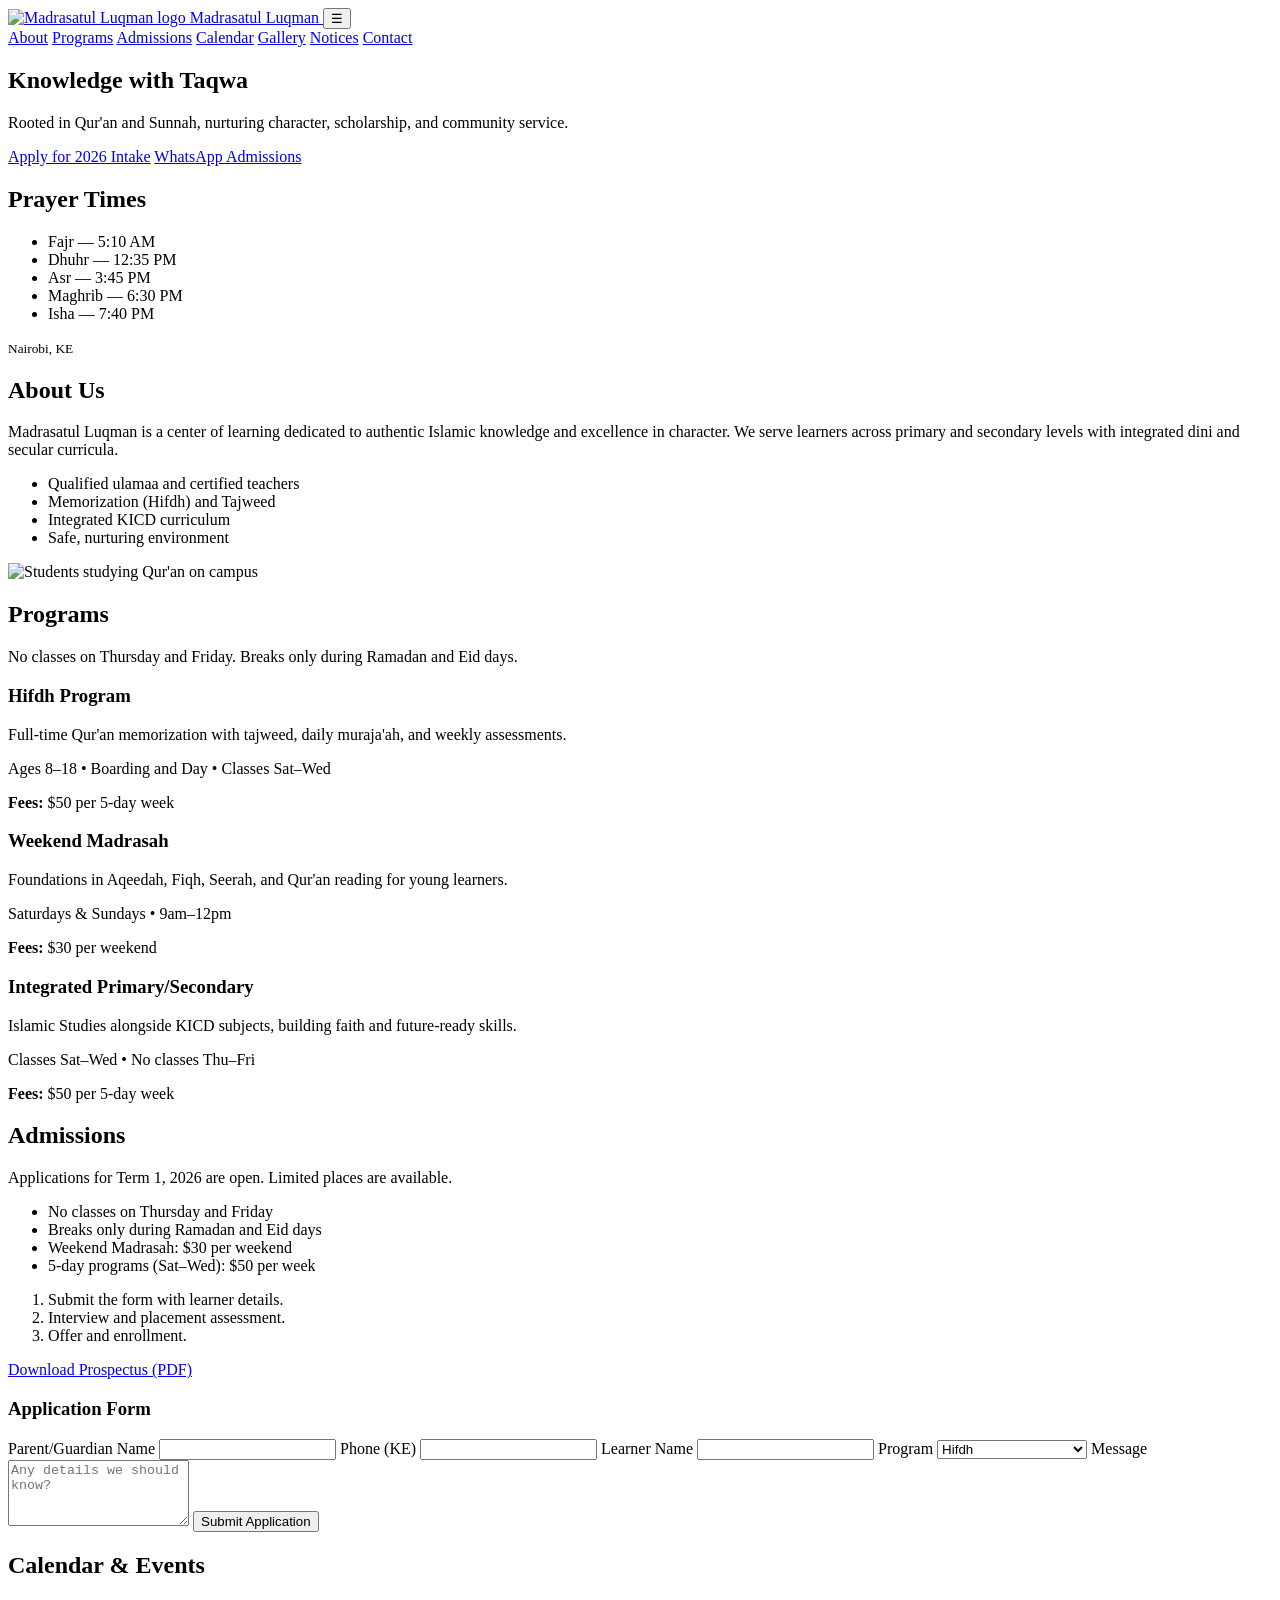
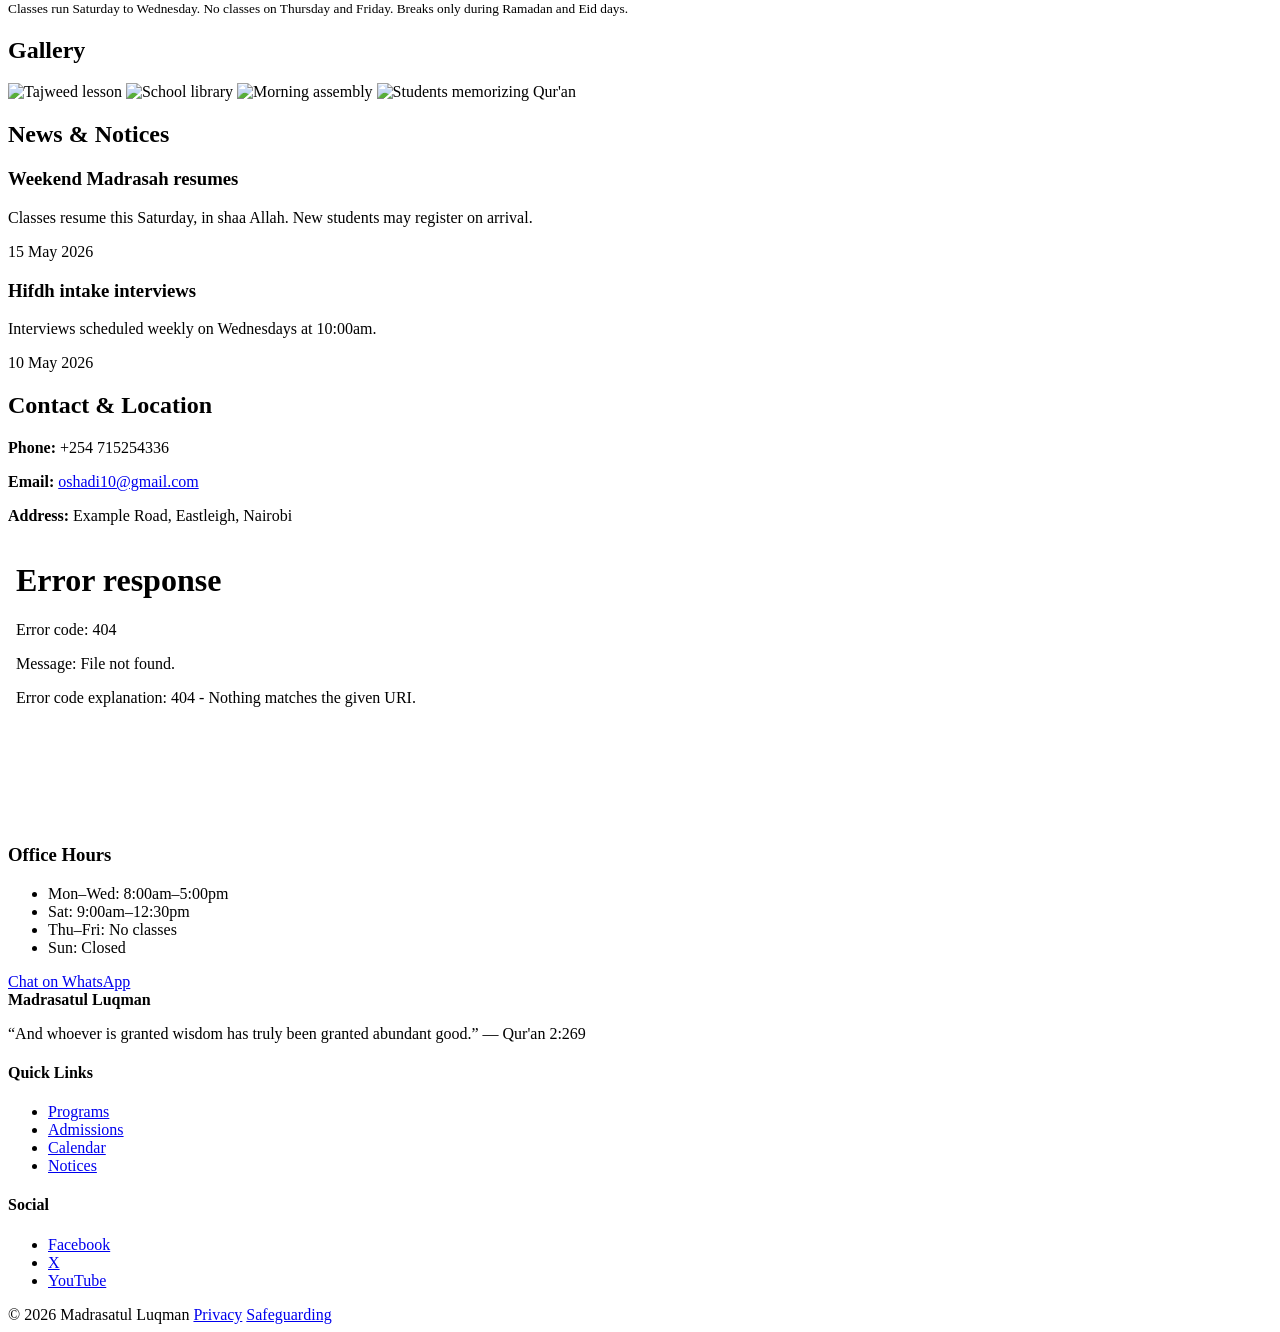
==== index.html @ 41cb9b4c "Rename file.html to index.html" ====
<!doctype html>
<html lang="en">
<head>
  <meta charset="utf-8" />
  <meta name="viewport" content="width=device-width, initial-scale=1" />
  <title>Madrasatul Luqman</title>
  <meta name="description" content="Madrasatul Luqman — Qur'an, Sunnah, and holistic education." />
  <link rel="preconnect" href="[fonts.googleapis.com](https://fonts.googleapis.com)">
  <link href="[fonts.googleapis.com](https://fonts.googleapis.com/css2?family=Amiri:ital,wght@0,400;0,700;1,400&family=Inter:wght@400;600;700&display=swap)" rel="stylesheet">
  <link rel="stylesheet" href="assets/styles.css" />
</head>
<body>
  <header class="site-header">
    <div class="container nav">
      <a class="brand" href="#home">
        <img src="assets/images/logo.svg" alt="Madrasatul Luqman logo" />
        <span>Madrasatul Luqman</span>
      </a>
      <button class="menu-toggle" aria-expanded="false" aria-controls="nav">☰</button>
      <nav id="nav" class="nav-links">
        <a href="#about">About</a>
        <a href="#programs">Programs</a>
        <a href="#admissions">Admissions</a>
        <a href="#calendar">Calendar</a>
        <a href="#gallery">Gallery</a>
        <a href="#news">Notices</a>
        <a href="#contact" class="btn btn-primary">Contact</a>
      </nav>
    </div>
  </header>

  <main id="home">
    <section class="hero">
      <div class="container hero-grid">
        <div class="hero-copy">
          <h1>Knowledge with Taqwa</h1>
          <p>Rooted in Qur'an and Sunnah, nurturing character, scholarship, and community service.</p>
          <div class="cta-row">
            <a href="#admissions" class="btn btn-primary">Apply for 2026 Intake</a>
            <a href="[wa.me](https://wa.me/254715254336)" class="btn btn-whatsapp" target="_blank" rel="noopener">WhatsApp Admissions</a>
          </div>
        </div>
        <div class="hero-card">
          <div class="prayer-times" aria-live="polite">
            <h2>Prayer Times</h2>
            <ul id="prayer-list">
              <li>Fajr — 5:10 AM</li>
              <li>Dhuhr — 12:35 PM</li>
              <li>Asr — 3:45 PM</li>
              <li>Maghrib — 6:30 PM</li>
              <li>Isha — 7:40 PM</li>
            </ul>
            <small>Nairobi, KE</small>
          </div>
        </div>
      </div>
    </section>

    <section id="about" class="section">
      <div class="container two-col">
        <div>
          <h2>About Us</h2>
          <p>Madrasatul Luqman is a center of learning dedicated to authentic Islamic knowledge and excellence in character. We serve learners across primary and secondary levels with integrated dini and secular curricula.</p>
          <ul class="checklist">
            <li>Qualified ulamaa and certified teachers</li>
            <li>Memorization (Hifdh) and Tajweed</li>
            <li>Integrated KICD curriculum</li>
            <li>Safe, nurturing environment</li>
          </ul>
        </div>
        <div class="about-card">
          <img src="assets/images/gallery-1.jpg" alt="Students studying Qur'an on campus" />
        </div>
      </div>
    </section>

    <section id="programs" class="section alt">
      <div class="container">
        <h2>Programs</h2>
        <p class="meta">No classes on Thursday and Friday. Breaks only during Ramadan and Eid days.</p>
        <div class="cards">
          <article class="card">
            <h3>Hifdh Program</h3>
            <p>Full-time Qur'an memorization with tajweed, daily muraja'ah, and weekly assessments.</p>
            <p class="meta">Ages 8–18 • Boarding and Day • Classes Sat–Wed</p>
            <p><strong>Fees:</strong> $50 per 5-day week</p>
          </article>
          <article class="card">
            <h3>Weekend Madrasah</h3>
            <p>Foundations in Aqeedah, Fiqh, Seerah, and Qur'an reading for young learners.</p>
            <p class="meta">Saturdays & Sundays • 9am–12pm</p>
            <p><strong>Fees:</strong> $30 per weekend</p>
          </article>
          <article class="card">
            <h3>Integrated Primary/Secondary</h3>
            <p>Islamic Studies alongside KICD subjects, building faith and future-ready skills.</p>
            <p class="meta">Classes Sat–Wed • No classes Thu–Fri</p>
            <p><strong>Fees:</strong> $50 per 5-day week</p>
          </article>
        </div>
      </div>
    </section>

    <section id="admissions" class="section">
      <div class="container two-col">
        <div>
          <h2>Admissions</h2>
          <p>Applications for Term 1, 2026 are open. Limited places are available.</p>
          <ul class="checklist">
            <li>No classes on Thursday and Friday</li>
            <li>Breaks only during Ramadan and Eid days</li>
            <li>Weekend Madrasah: $30 per weekend</li>
            <li>5-day programs (Sat–Wed): $50 per week</li>
          </ul>
          <ol class="steps">
            <li>Submit the form with learner details.</li>
            <li>Interview and placement assessment.</li>
            <li>Offer and enrollment.</li>
          </ol>
          <a href="assets/docs/prospectus.pdf" class="btn">Download Prospectus (PDF)</a>
        </div>
        <form id="admissions-form" class="form card" novalidate>
          <h3>Application Form</h3>
          <label>Parent/Guardian Name
            <input type="text" name="guardian" required />
          </label>
          <label>Phone (KE)
            <input type="tel" name="phone" pattern="^(\+?254|0)\d{9}$" required />
          </label>
          <label>Learner Name
            <input type="text" name="learner" required />
          </label>
          <label>Program
            <select name="program">
              <option>Hifdh</option>
              <option>Weekend Madrasah</option>
              <option>Integrated Primary</option>
              <option>Integrated Secondary</option>
            </select>
          </label>
          <label>Message
            <textarea name="message" rows="4" placeholder="Any details we should know?"></textarea>
          </label>
          <button type="submit" class="btn btn-primary">Submit Application</button>
          <p id="form-status" role="status" aria-live="polite"></p>
        </form>
      </div>
    </section>

    <section id="calendar" class="section alt">
      <div class="container">
        <h2>Calendar & Events</h2>
        <div id="events" class="events"></div>
        <small>Classes run Saturday to Wednesday. No classes on Thursday and Friday. Breaks only during Ramadan and Eid days.</small>
      </div>
    </section>

    <section id="gallery" class="section">
      <div class="container gallery">
        <h2>Gallery</h2>
        <div class="grid">
          <img src="assets/images/gallery-1.jpg" alt="Tajweed lesson" />
          <img src="assets/images/gallery-2.jpg" alt="School library" />
          <img src="assets/images/gallery-3.jpg" alt="Morning assembly" />
          <img src="assets/images/gallery-4.jpg" alt="Students memorizing Qur'an" />
        </div>
      </div>
    </section>

    <section id="news" class="section alt">
      <div class="container">
        <h2>News & Notices</h2>
        <article class="notice">
          <h3>Weekend Madrasah resumes</h3>
          <p>Classes resume this Saturday, in shaa Allah. New students may register on arrival.</p>
          <time datetime="2026-05-15">15 May 2026</time>
        </article>
        <article class="notice">
          <h3>Hifdh intake interviews</h3>
          <p>Interviews scheduled weekly on Wednesdays at 10:00am.</p>
          <time datetime="2026-05-10">10 May 2026</time>
        </article>
      </div>
    </section>

    <section id="contact" class="section">
      <div class="container two-col">
        <div>
          <h2>Contact & Location</h2>
          <p><strong>Phone:</strong> +254 715254336</p>
          <p><strong>Email:</strong> <a href="mailto:oshadi10@gmail.com">oshadi10@gmail.com</a></p>
          <p><strong>Address:</strong> Example Road, Eastleigh, Nairobi</p>
          <div class="map-wrap">
            <iframe title="Map" width="100%" height="280" style="border:0"
              loading="lazy" allowfullscreen
              referrerpolicy="no-referrer-when-downgrade"
              src="[google.com](https://www.google.com/maps?q=-1.2833,36.8167&z=13&output=embed)"></iframe>
          </div>
        </div>
        <div class="card">
          <h3>Office Hours</h3>
          <ul class="hours">
            <li>Mon–Wed: 8:00am–5:00pm</li>
            <li>Sat: 9:00am–12:30pm</li>
            <li>Thu–Fri: No classes</li>
            <li>Sun: Closed</li>
          </ul>
          <a class="btn btn-whatsapp" href="[wa.me](https://wa.me/254715254336)" target="_blank" rel="noopener">Chat on WhatsApp</a>
        </div>
      </div>
    </section>
  </main>

  <footer class="site-footer">
    <div class="container footer-grid">
      <div>
        <strong>Madrasatul Luqman</strong>
        <p>“And whoever is granted wisdom has truly been granted abundant good.” — Qur'an 2:269</p>
      </div>
      <div>
        <h4>Quick Links</h4>
        <ul class="footer-links">
          <li><a href="#programs">Programs</a></li>
          <li><a href="#admissions">Admissions</a></li>
          <li><a href="#calendar">Calendar</a></li>
          <li><a href="#news">Notices</a></li>
        </ul>
      </div>
      <div>
        <h4>Social</h4>
        <ul class="footer-links">
          <li><a href="#" aria-label="Facebook">Facebook</a></li>
          <li><a href="#" aria-label="X">X</a></li>
          <li><a href="#" aria-label="YouTube">YouTube</a></li>
        </ul>
      </div>
    </div>
    <div class="container small print">
      <span>© 2026 Madrasatul Luqman</span>
      <a href="#">Privacy</a>
      <a href="#">Safeguarding</a>
    </div>
  </footer>

  <script src="assets/app.js"></script>
</body>
</html>
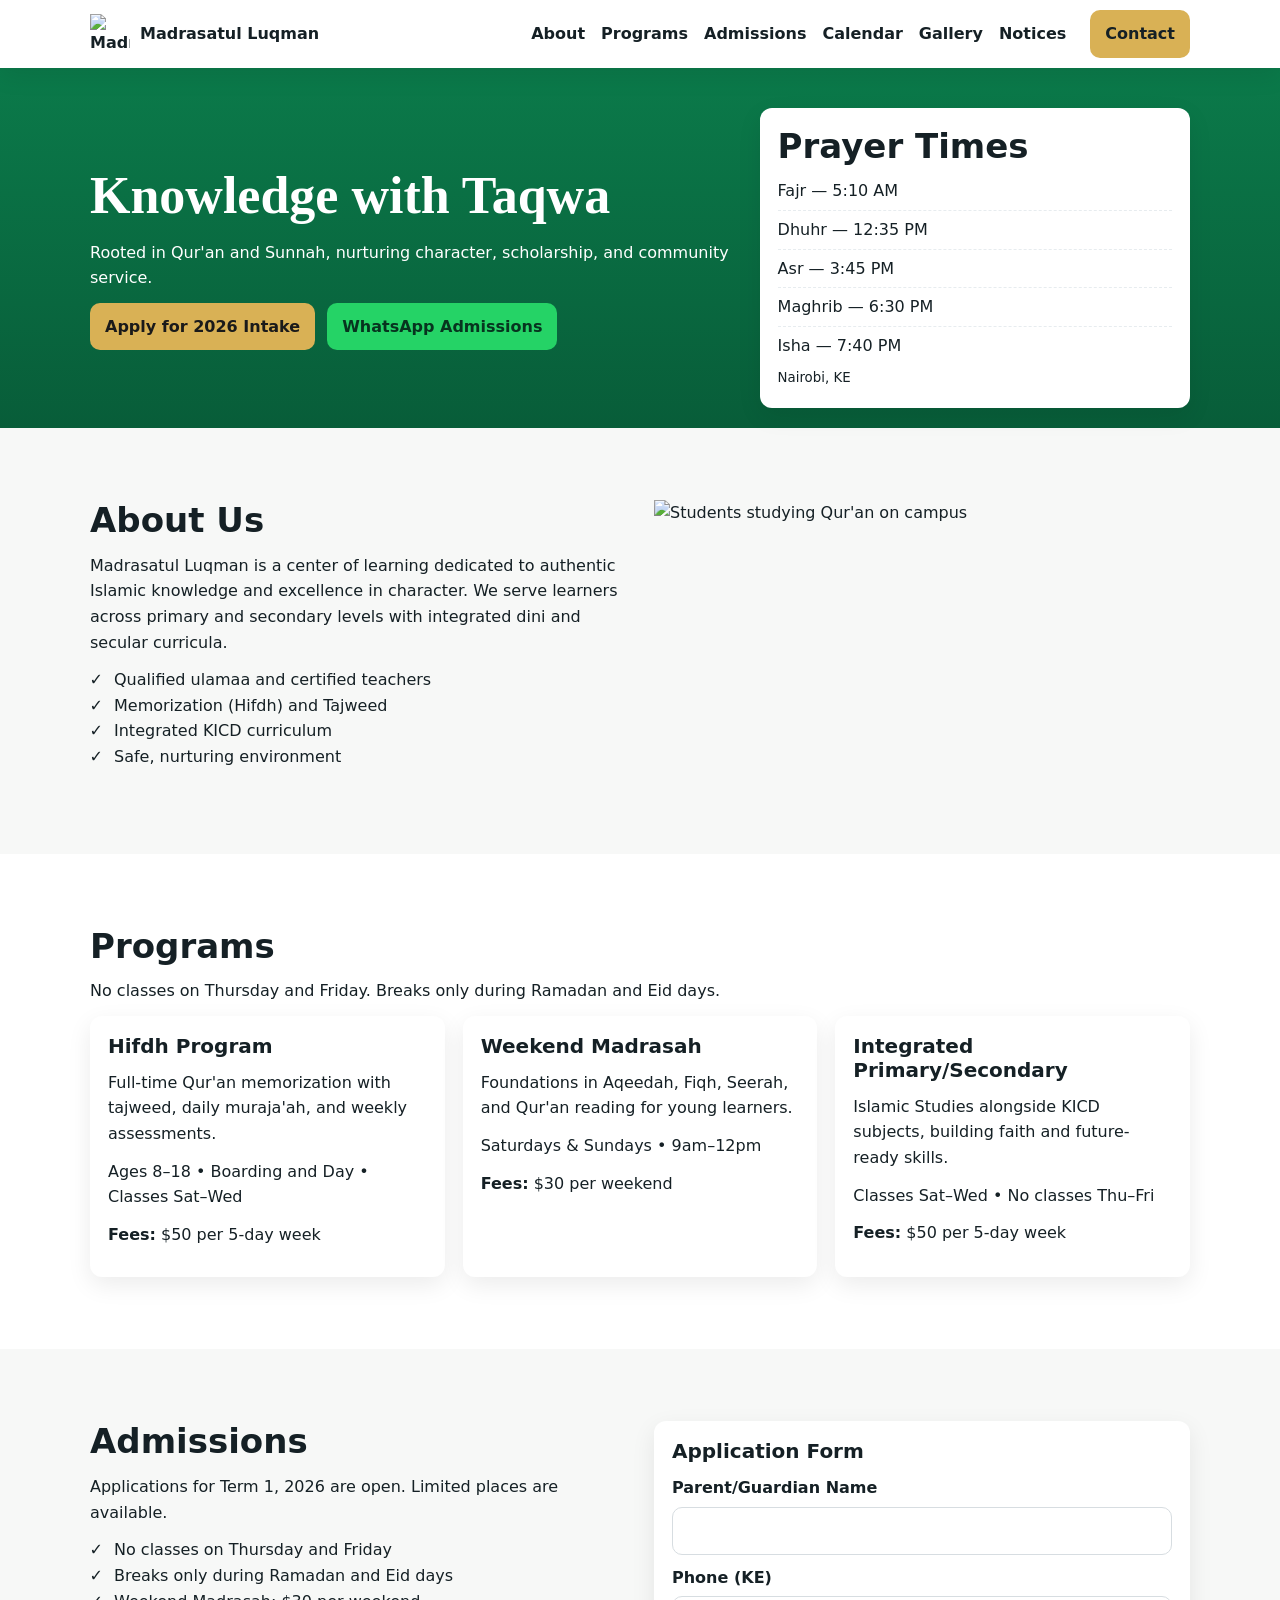
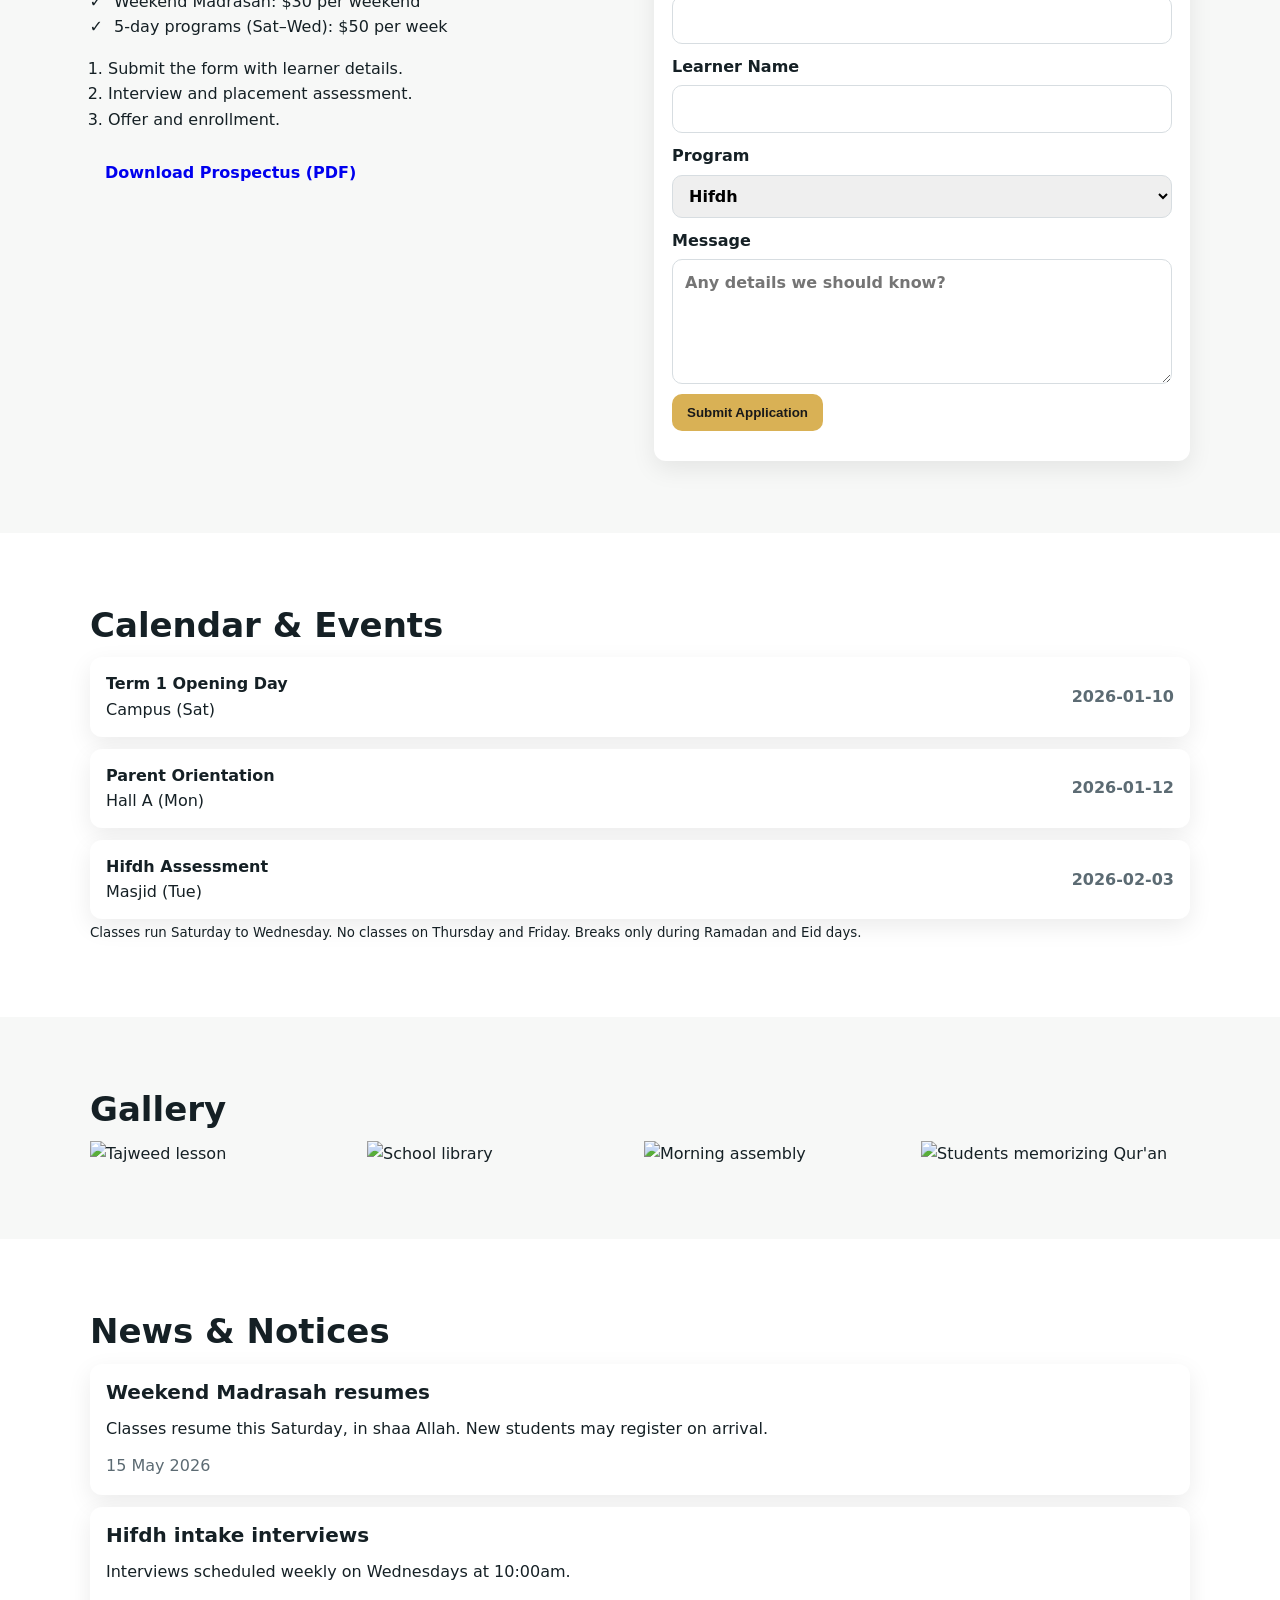
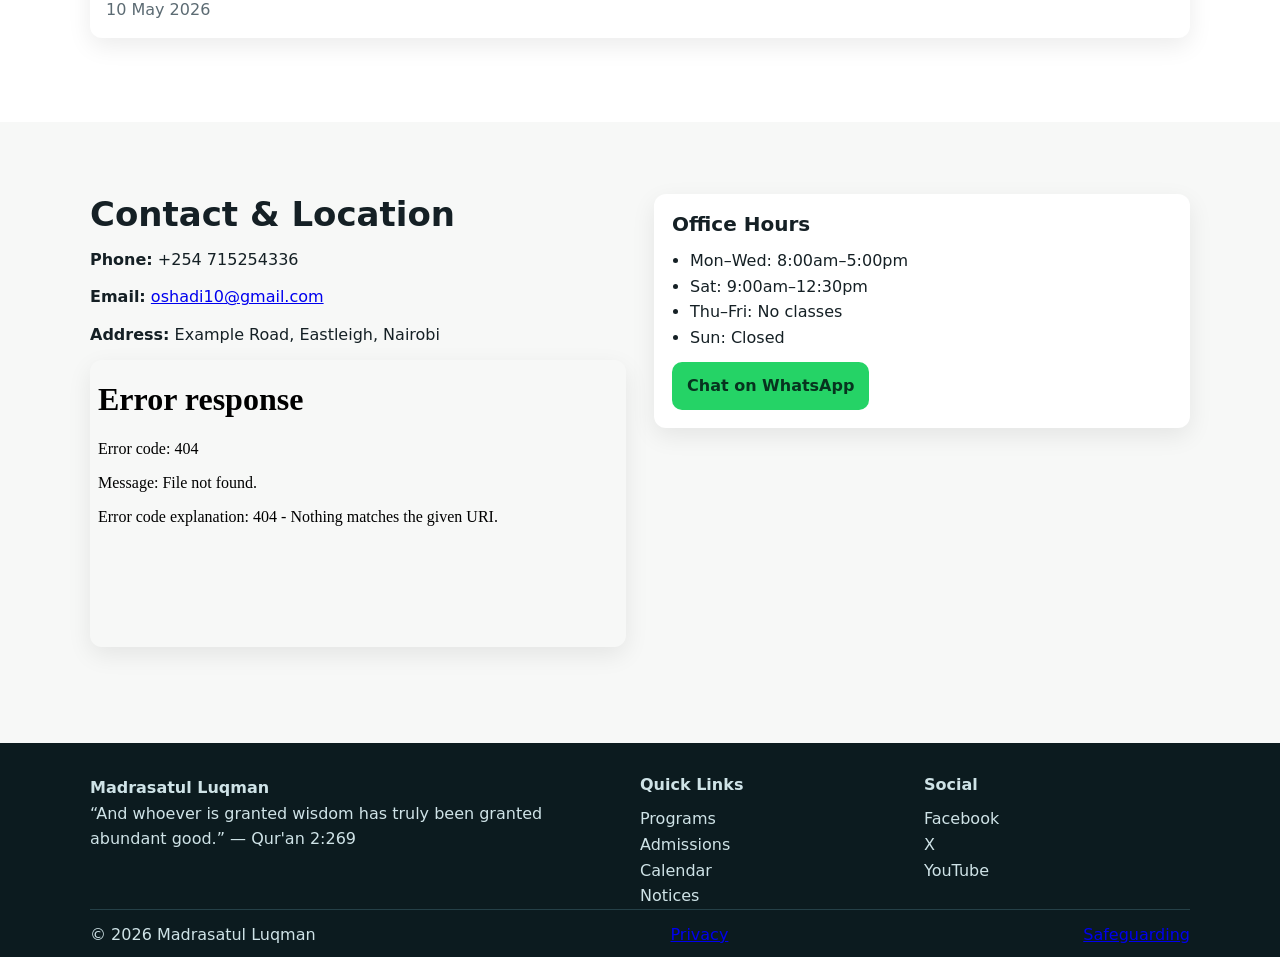
==== commit 29d302da: "Update index.html" ====
--- a/index.html
+++ b/index.html
@@ -7,7 +7,7 @@
   <meta name="description" content="Madrasatul Luqman — Qur'an, Sunnah, and holistic education." />
   <link rel="preconnect" href="[fonts.googleapis.com](https://fonts.googleapis.com)">
   <link href="[fonts.googleapis.com](https://fonts.googleapis.com/css2?family=Amiri:ital,wght@0,400;0,700;1,400&family=Inter:wght@400;600;700&display=swap)" rel="stylesheet">
-  <link rel="stylesheet" href="assets/styles.css" />
+  <link rel="stylesheet" href="styles.css" />
 </head>
 <body>
   <header class="site-header">
@@ -242,6 +242,6 @@
     </div>
   </footer>
 
-  <script src="assets/app.js"></script>
+  <script src="app.js"></script>
 </body>
 </html>
--- a/styles.css
+++ b/styles.css
@@ -0,0 +1,84 @@
+:root{
+  --green:#0b7a4a;
+  --green-700:#085d39;
+  --gold:#d9b155;
+  --ink:#152025;
+  --muted:#5c6b73;
+  --bg:#f7f8f7;
+  --white:#fff;
+  --radius:12px;
+  --shadow:0 8px 24px rgba(0,0,0,0.08);
+}
+*{box-sizing:border-box}
+html,body{margin:0}
+body{
+  font-family:Inter,system-ui,-apple-system,Segoe UI,Roboto,Ubuntu,"Helvetica Neue",Arial,sans-serif;
+  color:var(--ink); background:var(--bg); line-height:1.6;
+}
+img{max-width:100%; height:auto; display:block}
+.container{width:min(1100px,92%); margin:auto}
+.section{padding:72px 0}
+.section.alt{background:var(--white)}
+h1,h2,h3,h4{line-height:1.2; margin:0 0 12px}
+h1{font-family:Amiri,serif; font-size:clamp(34px,4.5vw,52px); color:var(--green)}
+h2{font-size:clamp(24px,3.2vw,34px)}
+h3{font-size:20px}
+p{margin:0 0 12px}
+ul{margin:0 0 12px; padding-left:18px}
+
+.site-header{position:sticky; top:0; background:var(--white); box-shadow:var(--shadow); z-index:50}
+.nav{display:flex; align-items:center; gap:16px; padding:10px 0}
+.brand{display:flex; align-items:center; gap:10px; text-decoration:none; color:var(--ink); font-weight:700}
+.brand img{width:40px; height:40px; object-fit:contain}
+.nav-links{margin-left:auto; display:flex; gap:16px; align-items:center}
+.nav-links a{color:var(--ink); text-decoration:none; font-weight:600}
+.nav-links .btn{margin-left:8px}
+.menu-toggle{display:none; background:none; border:1px solid #dde3e6; padding:6px 10px; border-radius:8px}
+
+.hero{padding:40px 0 20px; background:linear-gradient(180deg,#0b7a4a 0%,#085d39 100%)}
+.hero-grid{display:grid; grid-template-columns:1.2fr .8fr; gap:24px; align-items:center}
+.hero h1, .hero p{color:var(--white)}
+.hero .cta-row{display:flex; gap:12px; flex-wrap:wrap}
+.hero-card{background:var(--white); border-radius:var(--radius); padding:18px; box-shadow:var(--shadow)}
+.prayer-times h2{margin-bottom:6px}
+.prayer-times ul{list-style:none; padding:0; margin:0}
+.prayer-times li{display:flex; justify-content:space-between; padding:6px 0; border-bottom:1px dashed #e7ecef}
+.prayer-times li:last-child{border-bottom:none}
+
+.two-col{display:grid; grid-template-columns:1fr 1fr; gap:28px; align-items:start}
+.cards{display:grid; grid-template-columns:repeat(3,1fr); gap:18px}
+.card{background:var(--white); border-radius:var(--radius); padding:18px; box-shadow:var(--shadow)}
+.checklist li{list-style:"✓ "; padding-left:6px}
+.steps{padding-left:18px}
+
+.events{display:grid; gap:12px}
+.event{display:flex; justify-content:space-between; align-items:center; background:var(--white); padding:14px 16px; border-radius:var(--radius); box-shadow:var(--shadow)}
+.event time{color:var(--muted); font-weight:600}
+
+.gallery .grid{display:grid; grid-template-columns:repeat(4,1fr); gap:8px}
+.notice{background:var(--white); padding:16px; border-radius:var(--radius); box-shadow:var(--shadow); margin-bottom:12px}
+.notice time{color:var(--muted)}
+
+.form label{display:grid; gap:6px; margin-bottom:10px; font-weight:600}
+input,select,textarea{padding:10px 12px; border:1px solid #d7dde1; border-radius:10px; font:inherit; width:100%}
+.btn{display:inline-block; padding:10px 14px; border-radius:10px; text-decoration:none; font-weight:700; border:1px solid transparent}
+.btn-primary{background:var(--gold); color:#1a1a1a}
+.btn-primary:hover{filter:brightness(0.95)}
+.btn-whatsapp{background:#25D366; color:#07341f}
+.map-wrap{margin-top:8px; border-radius:var(--radius); overflow:hidden; box-shadow:var(--shadow)}
+
+.site-footer{background:#0c1b1f; color:#cfe3e7; padding:32px 0 10px; margin-top:24px}
+.footer-grid{display:grid; grid-template-columns:2fr 1fr 1fr; gap:18px}
+.footer-links{list-style:none; padding:0; margin:0}
+.footer-links a{color:#cfe3e7; text-decoration:none}
+.small.print{display:flex; justify-content:space-between; padding-top:12px; border-top:1px solid #254047}
+
+@media (max-width: 900px){
+  .hero-grid, .two-col{grid-template-columns:1fr}
+  .cards{grid-template-columns:1fr; }
+  .gallery .grid{grid-template-columns:repeat(2,1fr)}
+  .footer-grid{grid-template-columns:1fr 1fr}
+  .menu-toggle{display:block}
+  .nav-links{position:absolute; right:16px; top:64px; background:var(--white); padding:10px; border-radius:10px; box-shadow:var(--shadow); display:none; flex-direction:column}
+  .nav-links.open{display:flex}
+}
